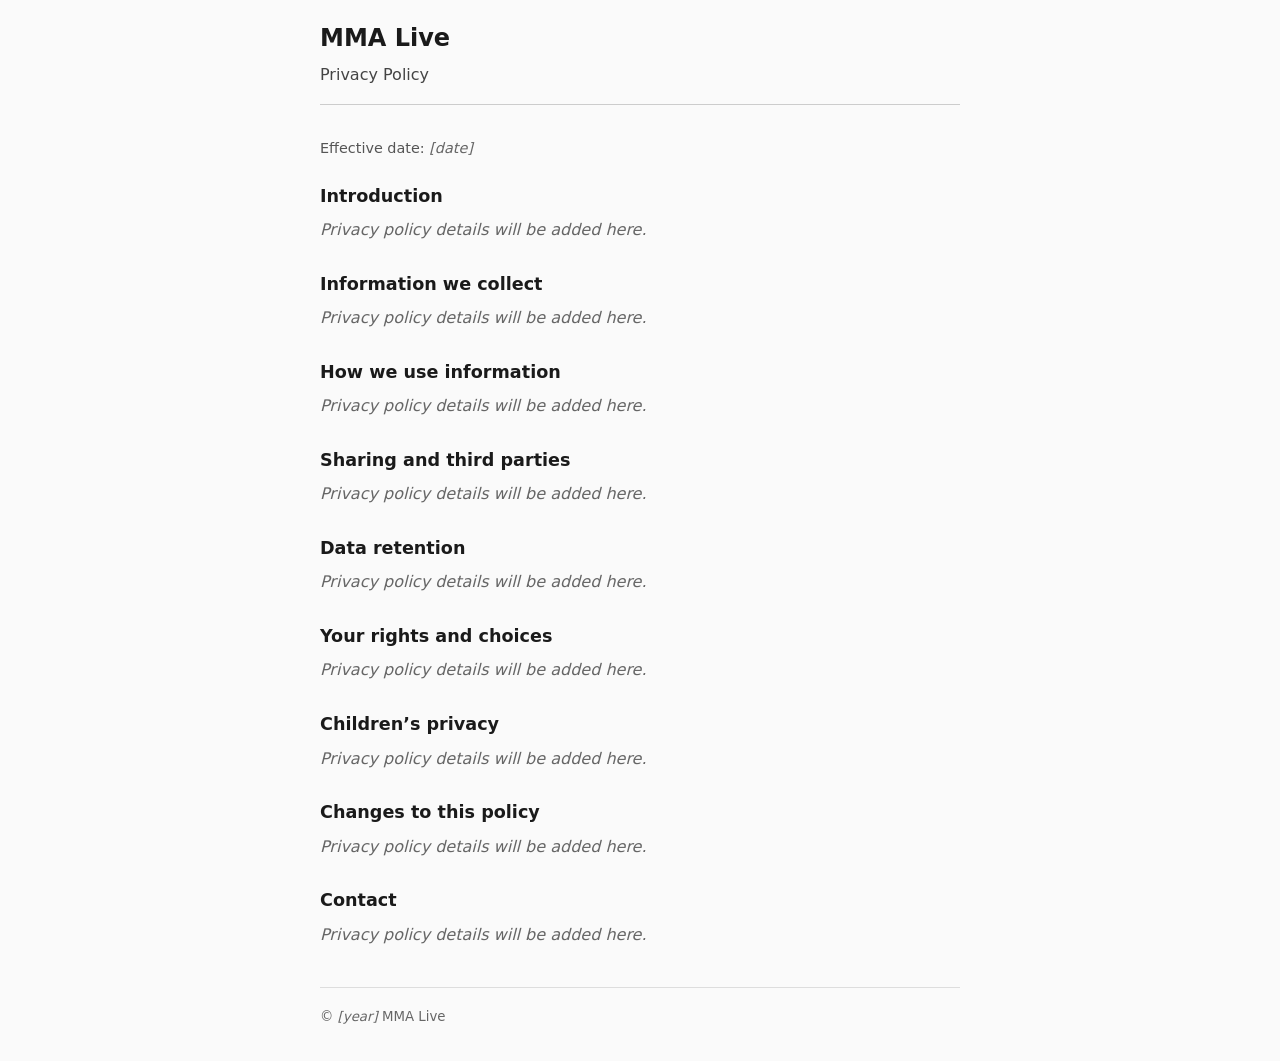
==== index.html @ 094056c1 "Add minimal static site skeleton for MMA Live privacy policy Co-authored-by: Cursor <cursoragent@cur" ====
<!DOCTYPE html>
<html lang="en">
<head>
  <meta charset="utf-8">
  <meta name="viewport" content="width=device-width, initial-scale=1">
  <title>Privacy Policy — MMA Live</title>
  <link rel="stylesheet" href="styles.css">
</head>
<body>
  <header class="site-header">
    <h1>MMA Live</h1>
    <p class="subtitle">Privacy Policy</p>
  </header>

  <main>
    <p class="meta">Effective date: <span class="placeholder">[date]</span></p>

    <section id="introduction" aria-labelledby="introduction-heading">
      <h2 id="introduction-heading">Introduction</h2>
      <p class="placeholder">Privacy policy details will be added here.</p>
    </section>

    <section id="information-we-collect" aria-labelledby="collect-heading">
      <h2 id="collect-heading">Information we collect</h2>
      <p class="placeholder">Privacy policy details will be added here.</p>
    </section>

    <section id="how-we-use-information" aria-labelledby="use-heading">
      <h2 id="use-heading">How we use information</h2>
      <p class="placeholder">Privacy policy details will be added here.</p>
    </section>

    <section id="sharing" aria-labelledby="sharing-heading">
      <h2 id="sharing-heading">Sharing and third parties</h2>
      <p class="placeholder">Privacy policy details will be added here.</p>
    </section>

    <section id="retention" aria-labelledby="retention-heading">
      <h2 id="retention-heading">Data retention</h2>
      <p class="placeholder">Privacy policy details will be added here.</p>
    </section>

    <section id="your-rights" aria-labelledby="rights-heading">
      <h2 id="rights-heading">Your rights and choices</h2>
      <p class="placeholder">Privacy policy details will be added here.</p>
    </section>

    <section id="children" aria-labelledby="children-heading">
      <h2 id="children-heading">Children’s privacy</h2>
      <p class="placeholder">Privacy policy details will be added here.</p>
    </section>

    <section id="changes" aria-labelledby="changes-heading">
      <h2 id="changes-heading">Changes to this policy</h2>
      <p class="placeholder">Privacy policy details will be added here.</p>
    </section>

    <section id="contact" aria-labelledby="contact-heading">
      <h2 id="contact-heading">Contact</h2>
      <p class="placeholder">Privacy policy details will be added here.</p>
    </section>
  </main>

  <footer class="site-footer">
    <p><small>© <span class="placeholder">[year]</span> MMA Live</small></p>
  </footer>
</body>
</html>
---- styles.css ----
*,
*::before,
*::after {
  box-sizing: border-box;
}

html {
  -webkit-text-size-adjust: 100%;
}

body {
  margin: 0;
  padding: 1.25rem clamp(1rem, 4vw, 2rem) 2rem;
  font-family: system-ui, sans-serif;
  font-size: 1rem;
  line-height: 1.55;
  color: #1a1a1a;
  background: #fafafa;
}

.site-header {
  max-width: 40rem;
  margin: 0 auto 2rem;
  padding-bottom: 1rem;
  border-bottom: 1px solid #ccc;
}

.site-header h1 {
  margin: 0;
  font-size: 1.5rem;
  font-weight: 700;
}

.subtitle {
  margin: 0.35rem 0 0;
  font-size: 1rem;
  color: #444;
}

main {
  max-width: 40rem;
  margin: 0 auto;
}

.meta {
  margin: 0 0 1.5rem;
  font-size: 0.9rem;
  color: #555;
}

section {
  margin-bottom: 1.75rem;
}

section h2 {
  margin: 0 0 0.5rem;
  font-size: 1.1rem;
  font-weight: 600;
}

section p {
  margin: 0;
}

.placeholder {
  color: #666;
  font-style: italic;
}

.site-footer {
  max-width: 40rem;
  margin: 2.5rem auto 0;
  padding-top: 1rem;
  border-top: 1px solid #ddd;
  color: #666;
}

.site-footer p {
  margin: 0;
}

@media (prefers-color-scheme: dark) {
  body {
    color: #e8e8e8;
    background: #121212;
  }

  .subtitle,
  .meta,
  .placeholder,
  .site-footer {
    color: #a8a8a8;
  }

  .site-header {
    border-bottom-color: #333;
  }

  .site-footer {
    border-top-color: #333;
  }
}
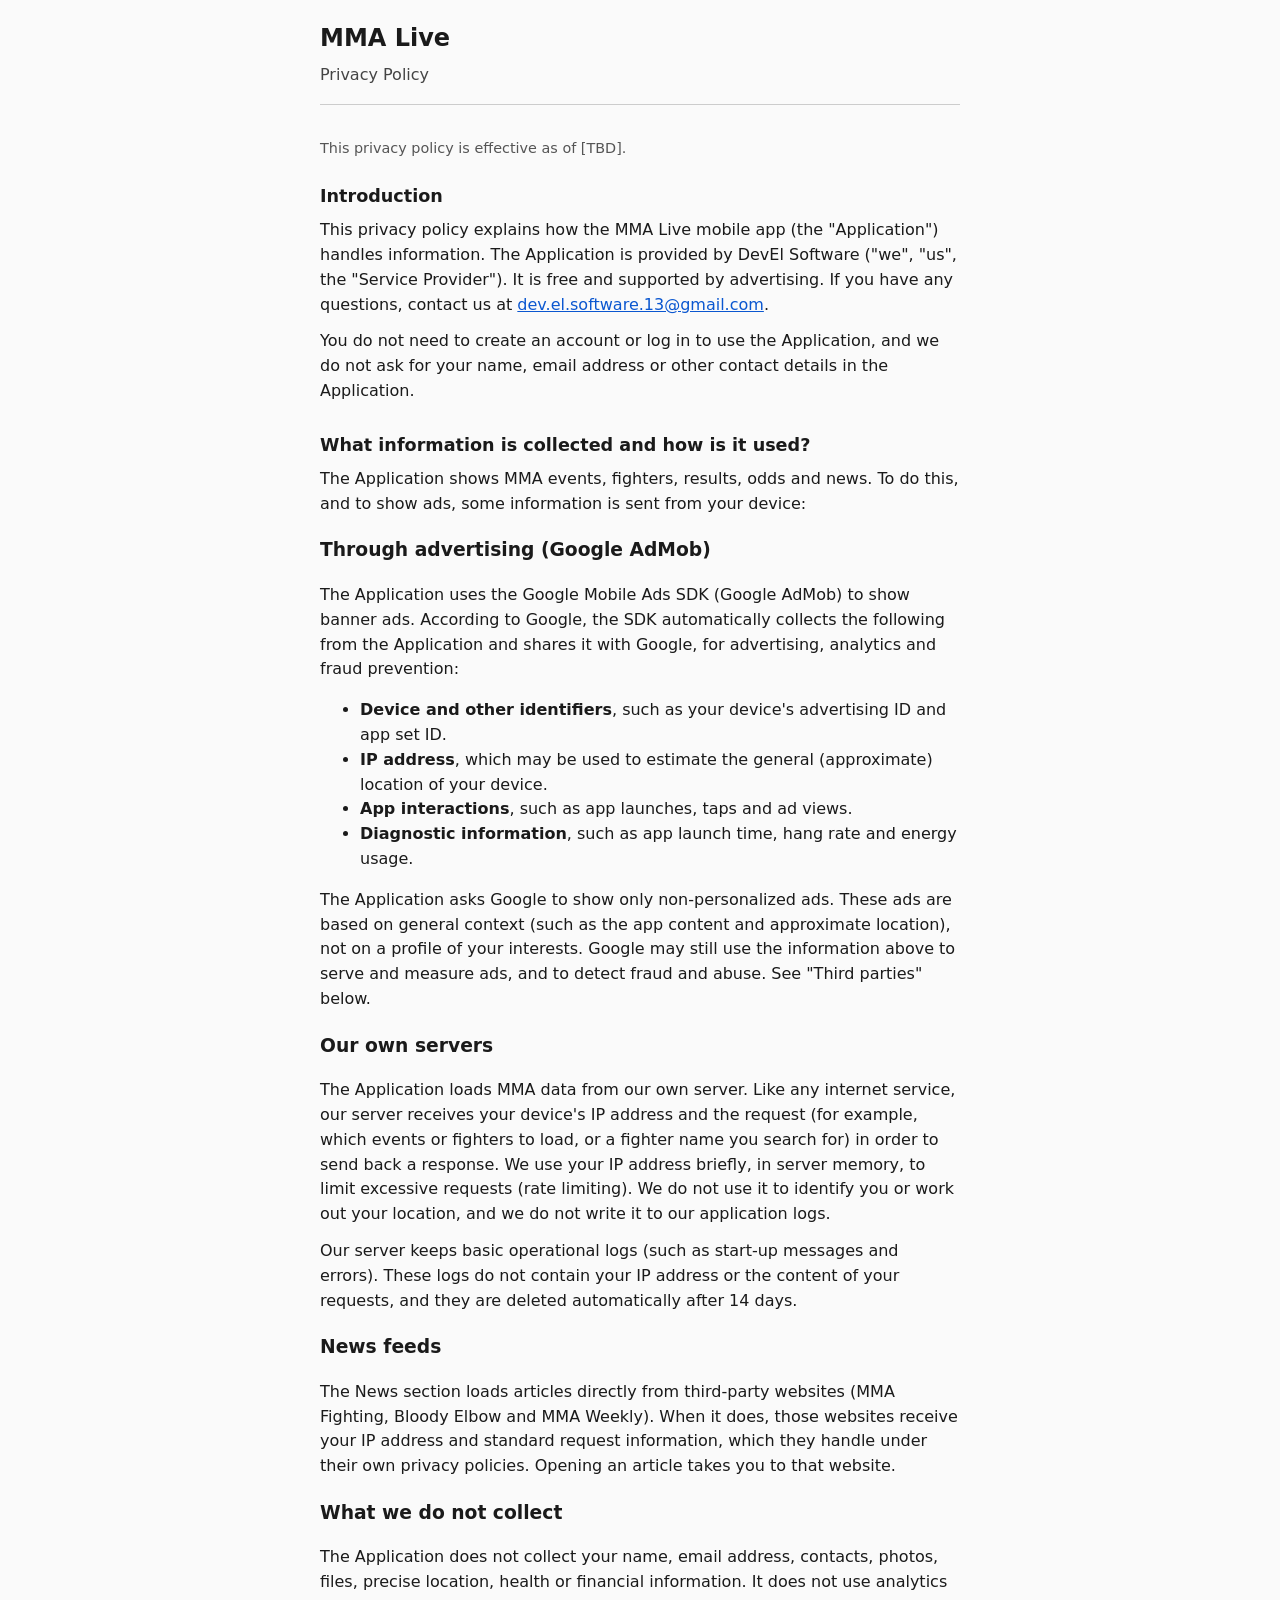
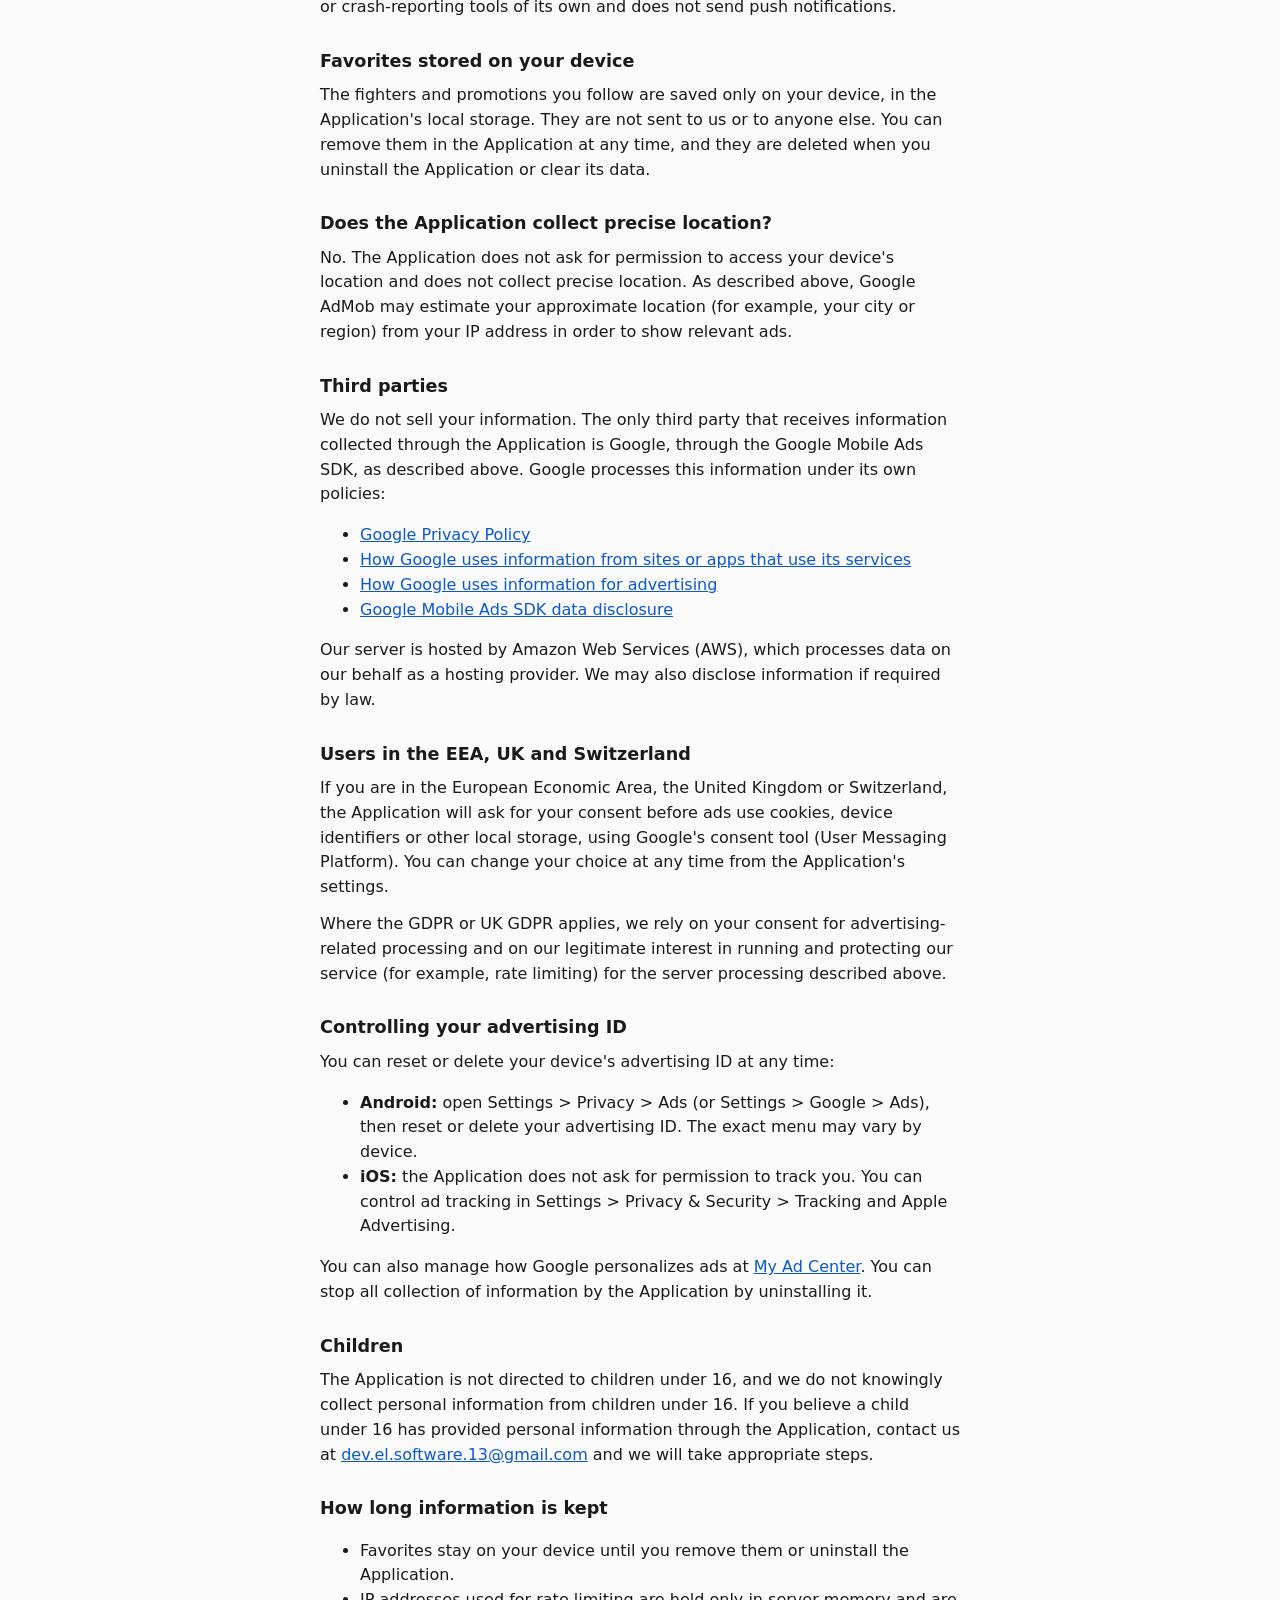
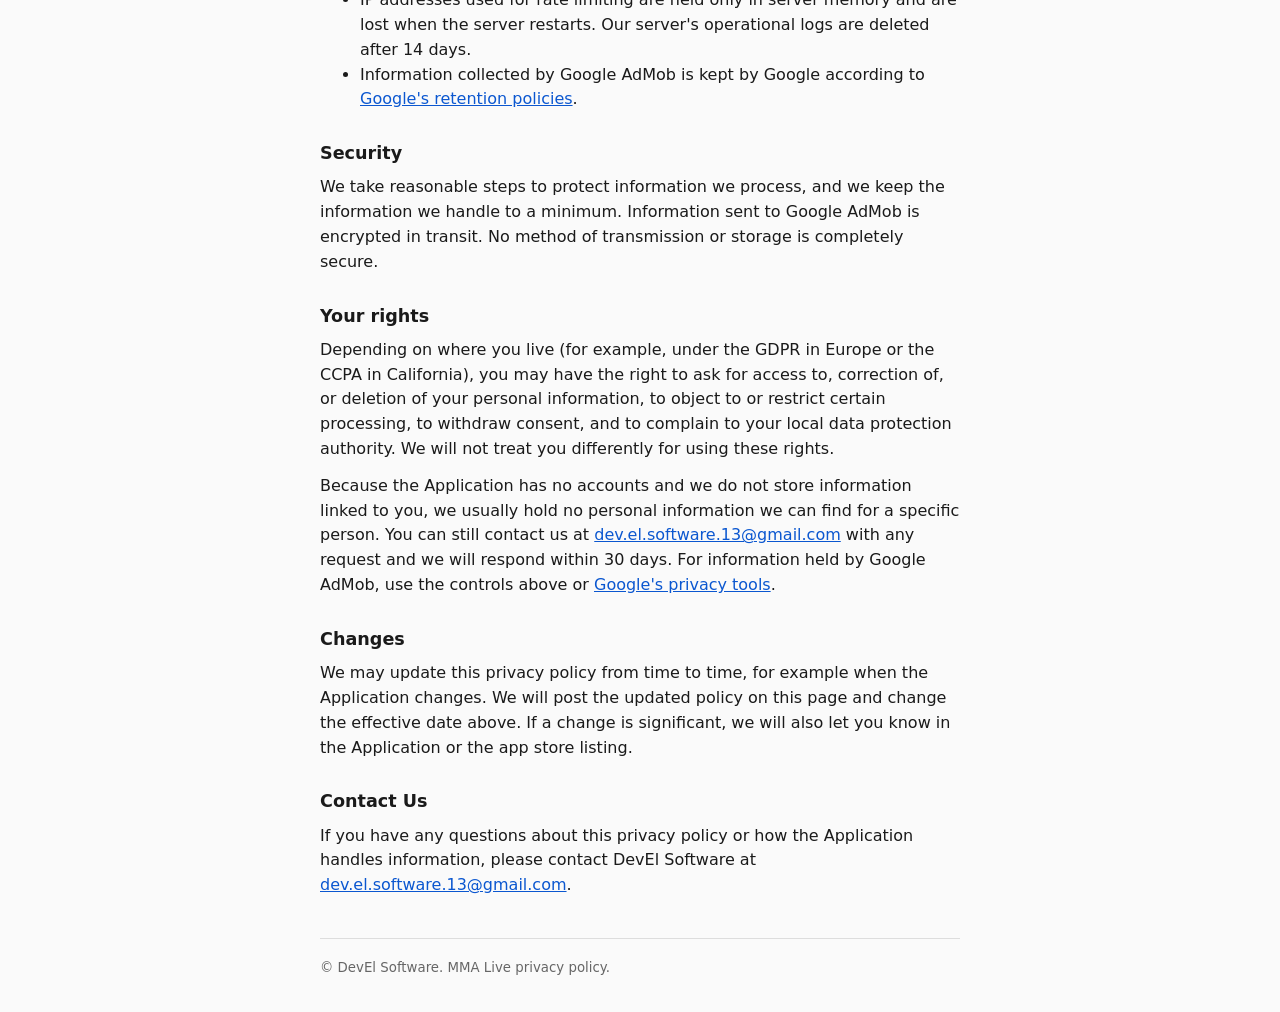
==== commit bd61d76c: "Update privacy policy: AdMob ads, data collected, EEA/UK consent Co-authored-by: el <elpython13@user" ====
--- a/index.html
+++ b/index.html
@@ -13,56 +13,114 @@
   </header>
 
   <main>
-    <p class="meta">Effective date: <span class="placeholder">[date]</span></p>
+    <p class="meta">This privacy policy is effective as of [TBD].</p>
 
     <section id="introduction" aria-labelledby="introduction-heading">
       <h2 id="introduction-heading">Introduction</h2>
-      <p class="placeholder">Privacy policy details will be added here.</p>
+      <p>This privacy policy explains how the MMA Live mobile app (the &quot;Application&quot;) handles information. The Application is provided by DevEl Software (&quot;we&quot;, &quot;us&quot;, the &quot;Service Provider&quot;). It is free and supported by advertising. If you have any questions, contact us at <a href="mailto:dev.el.software.13@gmail.com">dev.el.software.13@gmail.com</a>.</p>
+      <p>You do not need to create an account or log in to use the Application, and we do not ask for your name, email address or other contact details in the Application.</p>
     </section>
 
     <section id="information-we-collect" aria-labelledby="collect-heading">
-      <h2 id="collect-heading">Information we collect</h2>
-      <p class="placeholder">Privacy policy details will be added here.</p>
+      <h2 id="collect-heading">What information is collected and how is it used?</h2>
+      <p>The Application shows MMA events, fighters, results, odds and news. To do this, and to show ads, some information is sent from your device:</p>
+      <h3>Through advertising (Google AdMob)</h3>
+      <p>The Application uses the Google Mobile Ads SDK (Google AdMob) to show banner ads. According to Google, the SDK automatically collects the following from the Application and shares it with Google, for advertising, analytics and fraud prevention:</p>
+      <ul>
+        <li><strong>Device and other identifiers</strong>, such as your device&apos;s advertising ID and app set ID.</li>
+        <li><strong>IP address</strong>, which may be used to estimate the general (approximate) location of your device.</li>
+        <li><strong>App interactions</strong>, such as app launches, taps and ad views.</li>
+        <li><strong>Diagnostic information</strong>, such as app launch time, hang rate and energy usage.</li>
+      </ul>
+      <p>The Application asks Google to show only non-personalized ads. These ads are based on general context (such as the app content and approximate location), not on a profile of your interests. Google may still use the information above to serve and measure ads, and to detect fraud and abuse. See &quot;Third parties&quot; below.</p>
+
+      <h3>Our own servers</h3>
+      <p>The Application loads MMA data from our own server. Like any internet service, our server receives your device&apos;s IP address and the request (for example, which events or fighters to load, or a fighter name you search for) in order to send back a response. We use your IP address briefly, in server memory, to limit excessive requests (rate limiting). We do not use it to identify you or work out your location, and we do not write it to our application logs.</p>
+      <p>Our server keeps basic operational logs (such as start-up messages and errors). These logs do not contain your IP address or the content of your requests, and they are deleted automatically after 14 days.</p>
+
+      <h3>News feeds</h3>
+      <p>The News section loads articles directly from third-party websites (MMA Fighting, Bloody Elbow and MMA Weekly). When it does, those websites receive your IP address and standard request information, which they handle under their own privacy policies. Opening an article takes you to that website.</p>
+
+      <h3>What we do not collect</h3>
+      <p>The Application does not collect your name, email address, contacts, photos, files, precise location, health or financial information. It does not use analytics or crash-reporting tools of its own and does not send push notifications.</p>
     </section>
 
-    <section id="how-we-use-information" aria-labelledby="use-heading">
-      <h2 id="use-heading">How we use information</h2>
-      <p class="placeholder">Privacy policy details will be added here.</p>
+    <section id="favorites" aria-labelledby="favorites-heading">
+      <h2 id="favorites-heading">Favorites stored on your device</h2>
+      <p>The fighters and promotions you follow are saved only on your device, in the Application&apos;s local storage. They are not sent to us or to anyone else. You can remove them in the Application at any time, and they are deleted when you uninstall the Application or clear its data.</p>
+    </section>
+
+    <section id="location" aria-labelledby="location-heading">
+      <h2 id="location-heading">Does the Application collect precise location?</h2>
+      <p>No. The Application does not ask for permission to access your device&apos;s location and does not collect precise location. As described above, Google AdMob may estimate your approximate location (for example, your city or region) from your IP address in order to show relevant ads.</p>
     </section>
 
     <section id="sharing" aria-labelledby="sharing-heading">
-      <h2 id="sharing-heading">Sharing and third parties</h2>
-      <p class="placeholder">Privacy policy details will be added here.</p>
+      <h2 id="sharing-heading">Third parties</h2>
+      <p>We do not sell your information. The only third party that receives information collected through the Application is Google, through the Google Mobile Ads SDK, as described above. Google processes this information under its own policies:</p>
+      <ul>
+        <li><a href="https://policies.google.com/privacy" target="_blank" rel="noopener noreferrer">Google Privacy Policy</a></li>
+        <li><a href="https://policies.google.com/technologies/partner-sites" target="_blank" rel="noopener noreferrer">How Google uses information from sites or apps that use its services</a></li>
+        <li><a href="https://policies.google.com/technologies/ads" target="_blank" rel="noopener noreferrer">How Google uses information for advertising</a></li>
+        <li><a href="https://developers.google.com/admob/android/privacy/play-data-disclosure" target="_blank" rel="noopener noreferrer">Google Mobile Ads SDK data disclosure</a></li>
+      </ul>
+      <p>Our server is hosted by Amazon Web Services (AWS), which processes data on our behalf as a hosting provider. We may also disclose information if required by law.</p>
+    </section>
+
+    <section id="eea-uk-consent" aria-labelledby="eea-uk-consent-heading">
+      <h2 id="eea-uk-consent-heading">Users in the EEA, UK and Switzerland</h2>
+      <p>If you are in the European Economic Area, the United Kingdom or Switzerland, the Application will ask for your consent before ads use cookies, device identifiers or other local storage, using Google&apos;s consent tool (User Messaging Platform). You can change your choice at any time from the Application&apos;s settings.</p>
+      <p>Where the GDPR or UK GDPR applies, we rely on your consent for advertising-related processing and on our legitimate interest in running and protecting our service (for example, rate limiting) for the server processing described above.</p>
+    </section>
+
+    <section id="advertising-id" aria-labelledby="advertising-id-heading">
+      <h2 id="advertising-id-heading">Controlling your advertising ID</h2>
+      <p>You can reset or delete your device&apos;s advertising ID at any time:</p>
+      <ul>
+        <li><strong>Android:</strong> open Settings &gt; Privacy &gt; Ads (or Settings &gt; Google &gt; Ads), then reset or delete your advertising ID. The exact menu may vary by device.</li>
+        <li><strong>iOS:</strong> the Application does not ask for permission to track you. You can control ad tracking in Settings &gt; Privacy &amp; Security &gt; Tracking and Apple Advertising.</li>
+      </ul>
+      <p>You can also manage how Google personalizes ads at <a href="https://myadcenter.google.com/" target="_blank" rel="noopener noreferrer">My Ad Center</a>. You can stop all collection of information by the Application by uninstalling it.</p>
+    </section>
+
+    <section id="children" aria-labelledby="children-heading">
+      <h2 id="children-heading">Children</h2>
+      <p>The Application is not directed to children under 16, and we do not knowingly collect personal information from children under 16. If you believe a child under 16 has provided personal information through the Application, contact us at <a href="mailto:dev.el.software.13@gmail.com">dev.el.software.13@gmail.com</a> and we will take appropriate steps.</p>
     </section>
 
     <section id="retention" aria-labelledby="retention-heading">
-      <h2 id="retention-heading">Data retention</h2>
-      <p class="placeholder">Privacy policy details will be added here.</p>
+      <h2 id="retention-heading">How long information is kept</h2>
+      <ul>
+        <li>Favorites stay on your device until you remove them or uninstall the Application.</li>
+        <li>IP addresses used for rate limiting are held only in server memory and are lost when the server restarts. Our server&apos;s operational logs are deleted after 14 days.</li>
+        <li>Information collected by Google AdMob is kept by Google according to <a href="https://policies.google.com/technologies/retention" target="_blank" rel="noopener noreferrer">Google&apos;s retention policies</a>.</li>
+      </ul>
+    </section>
+
+    <section id="security" aria-labelledby="security-heading">
+      <h2 id="security-heading">Security</h2>
+      <p>We take reasonable steps to protect information we process, and we keep the information we handle to a minimum. Information sent to Google AdMob is encrypted in transit. No method of transmission or storage is completely secure.</p>
     </section>
 
     <section id="your-rights" aria-labelledby="rights-heading">
-      <h2 id="rights-heading">Your rights and choices</h2>
-      <p class="placeholder">Privacy policy details will be added here.</p>
-    </section>
-
-    <section id="children" aria-labelledby="children-heading">
-      <h2 id="children-heading">Children’s privacy</h2>
-      <p class="placeholder">Privacy policy details will be added here.</p>
+      <h2 id="rights-heading">Your rights</h2>
+      <p>Depending on where you live (for example, under the GDPR in Europe or the CCPA in California), you may have the right to ask for access to, correction of, or deletion of your personal information, to object to or restrict certain processing, to withdraw consent, and to complain to your local data protection authority. We will not treat you differently for using these rights.</p>
+      <p>Because the Application has no accounts and we do not store information linked to you, we usually hold no personal information we can find for a specific person. You can still contact us at <a href="mailto:dev.el.software.13@gmail.com">dev.el.software.13@gmail.com</a> with any request and we will respond within 30 days. For information held by Google AdMob, use the controls above or <a href="https://policies.google.com/privacy" target="_blank" rel="noopener noreferrer">Google&apos;s privacy tools</a>.</p>
     </section>
 
     <section id="changes" aria-labelledby="changes-heading">
-      <h2 id="changes-heading">Changes to this policy</h2>
-      <p class="placeholder">Privacy policy details will be added here.</p>
+      <h2 id="changes-heading">Changes</h2>
+      <p>We may update this privacy policy from time to time, for example when the Application changes. We will post the updated policy on this page and change the effective date above. If a change is significant, we will also let you know in the Application or the app store listing.</p>
     </section>
 
     <section id="contact" aria-labelledby="contact-heading">
-      <h2 id="contact-heading">Contact</h2>
-      <p class="placeholder">Privacy policy details will be added here.</p>
+      <h2 id="contact-heading">Contact Us</h2>
+      <p>If you have any questions about this privacy policy or how the Application handles information, please contact DevEl Software at <a href="mailto:dev.el.software.13@gmail.com">dev.el.software.13@gmail.com</a>.</p>
     </section>
   </main>
 
   <footer class="site-footer">
-    <p><small>© <span class="placeholder">[year]</span> MMA Live</small></p>
+    <p><small>&copy; DevEl Software. MMA Live privacy policy.</small></p>
   </footer>
 </body>
 </html>
--- a/styles.css
+++ b/styles.css
@@ -62,6 +62,18 @@
   margin: 0;
 }
 
+section p + p {
+  margin-top: 0.75rem;
+}
+
+main a {
+  color: #0b57d0;
+}
+
+main a:hover {
+  text-decoration: underline;
+}
+
 .placeholder {
   color: #666;
   font-style: italic;
@@ -99,4 +111,8 @@
   .site-footer {
     border-top-color: #333;
   }
+
+  main a {
+    color: #8ab4ff;
+  }
 }
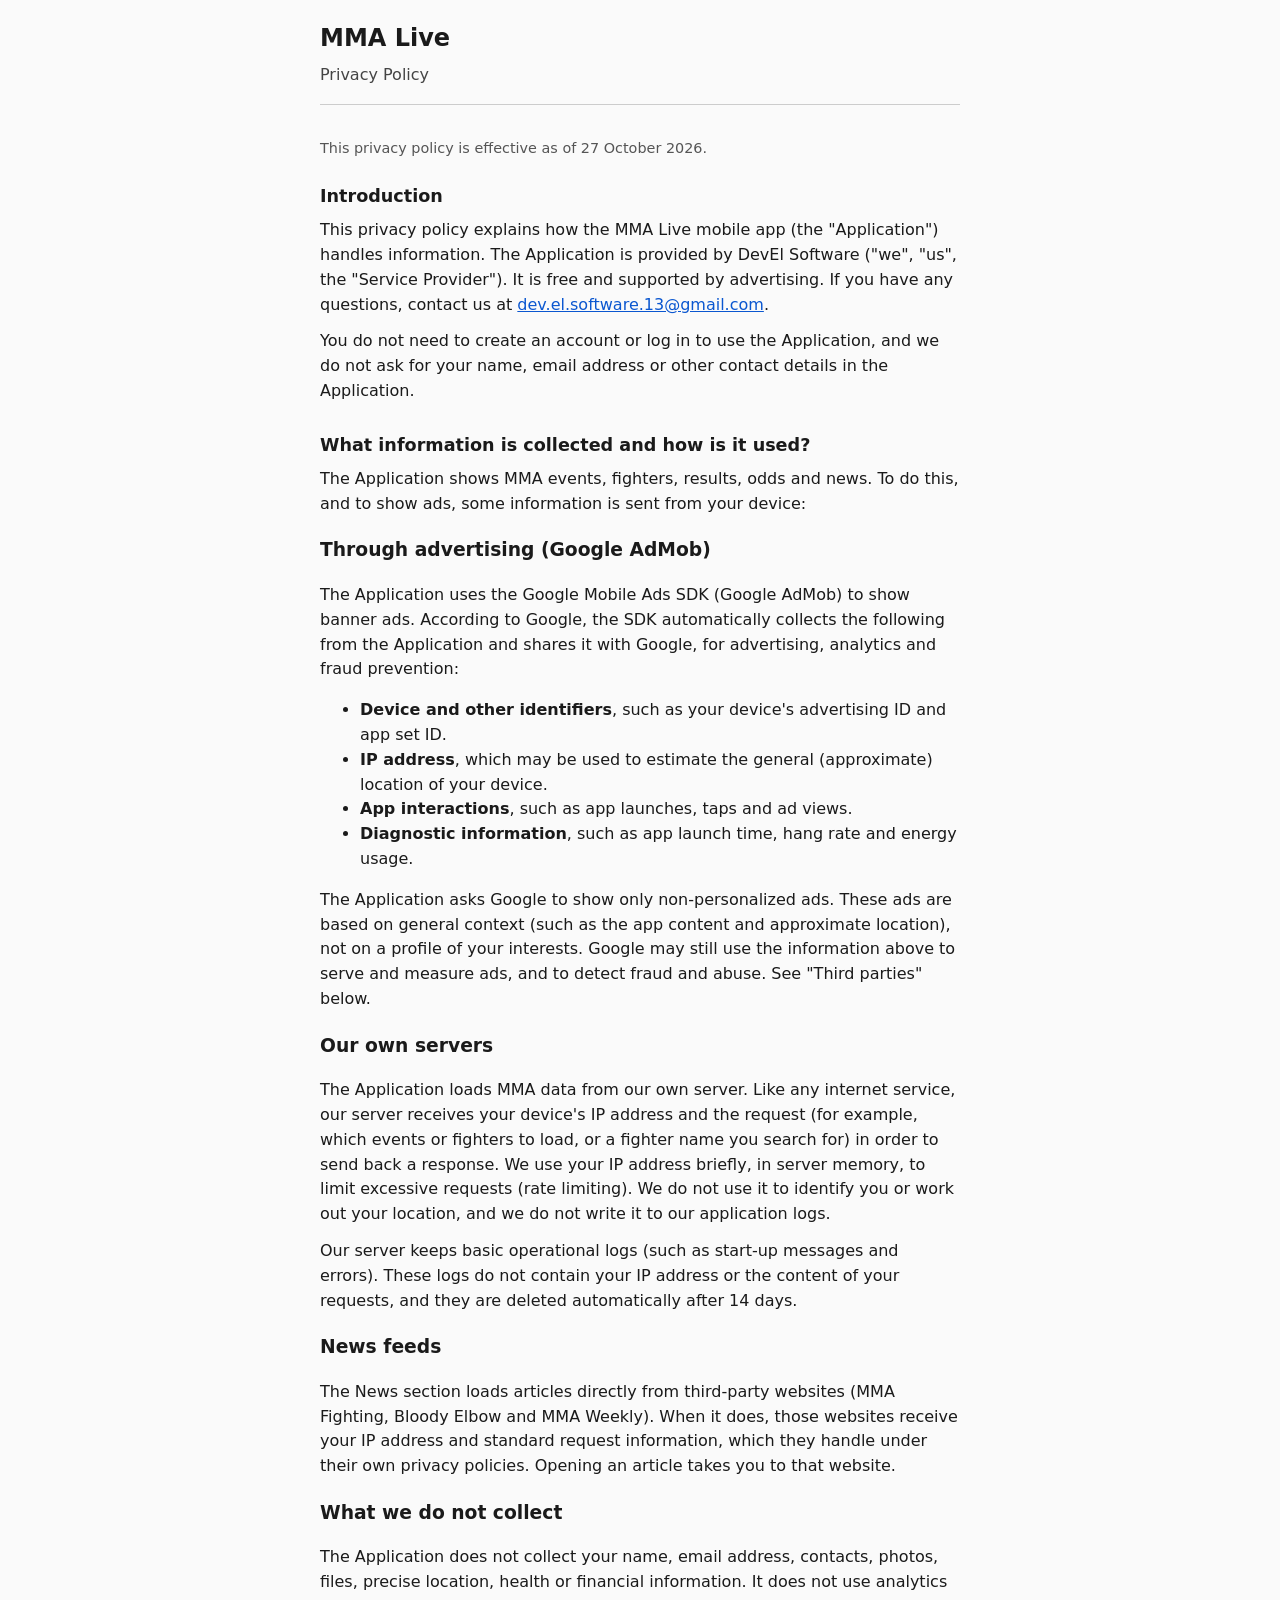
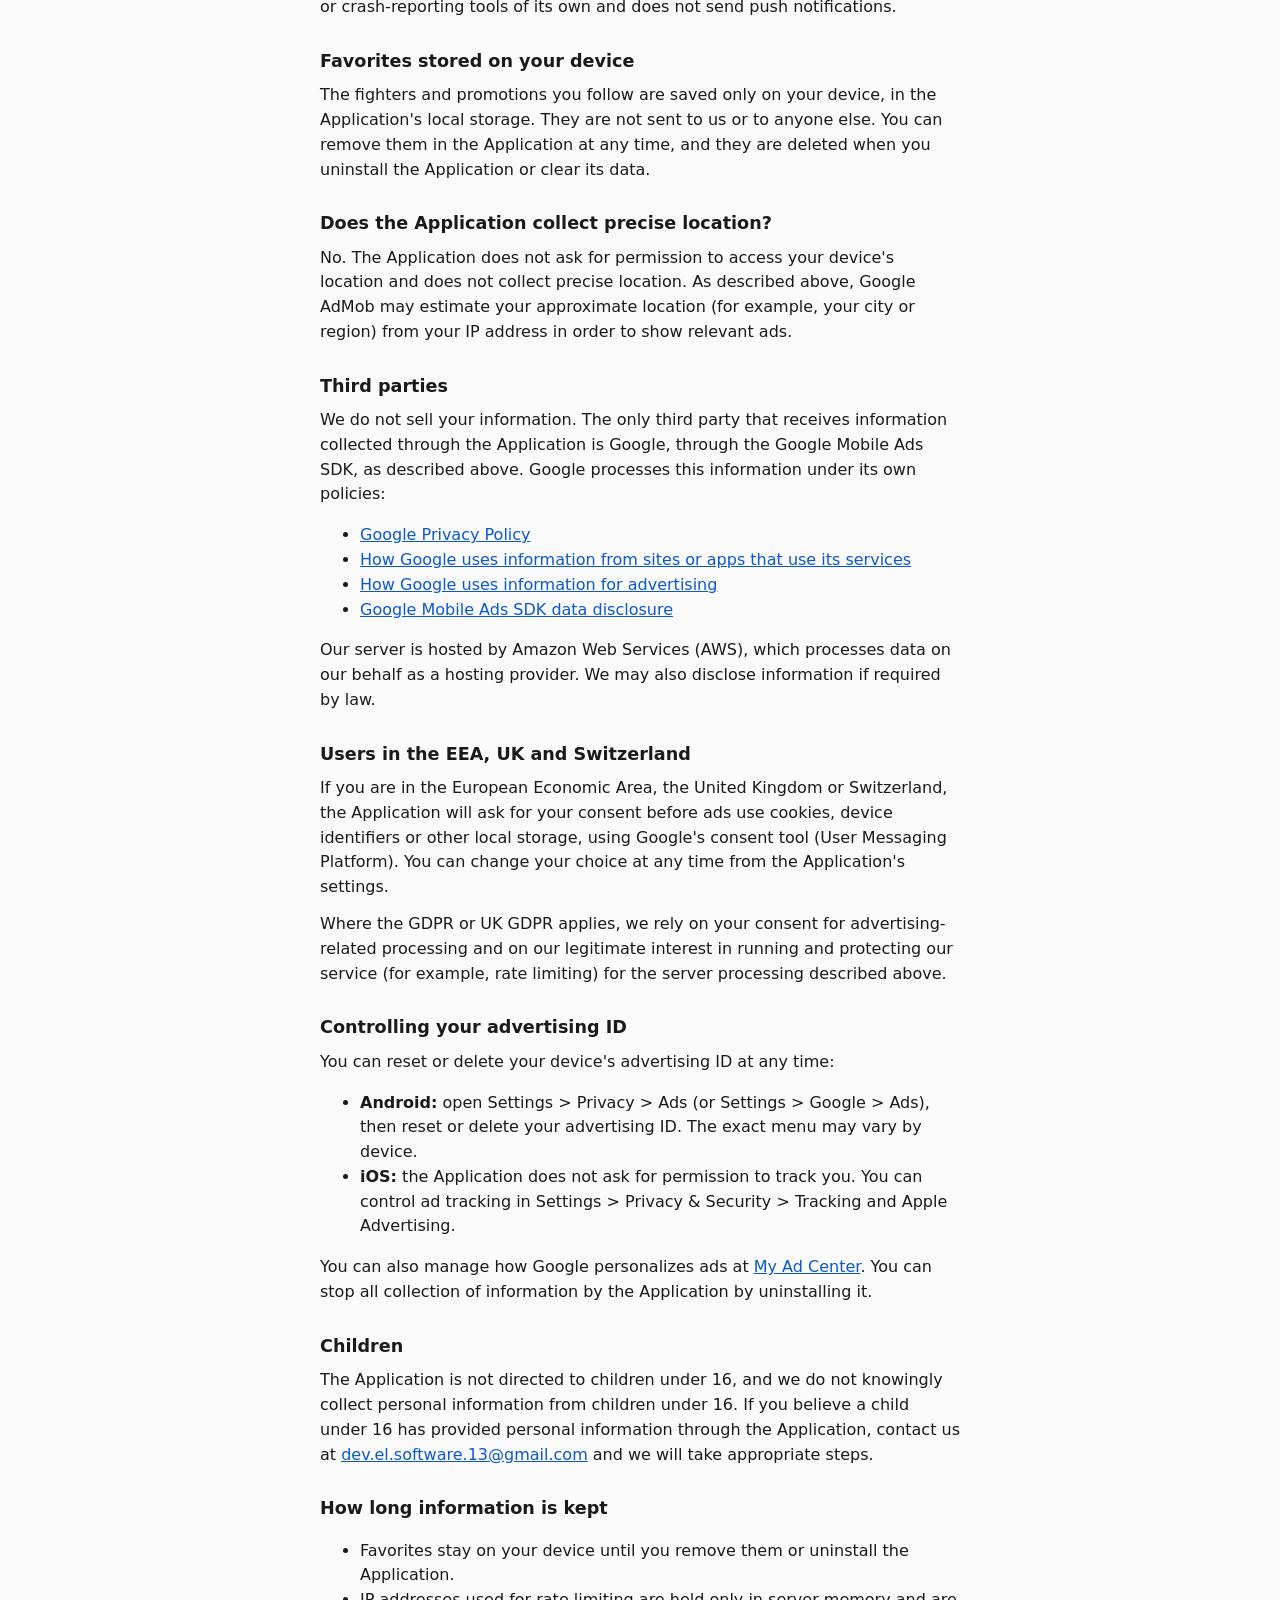
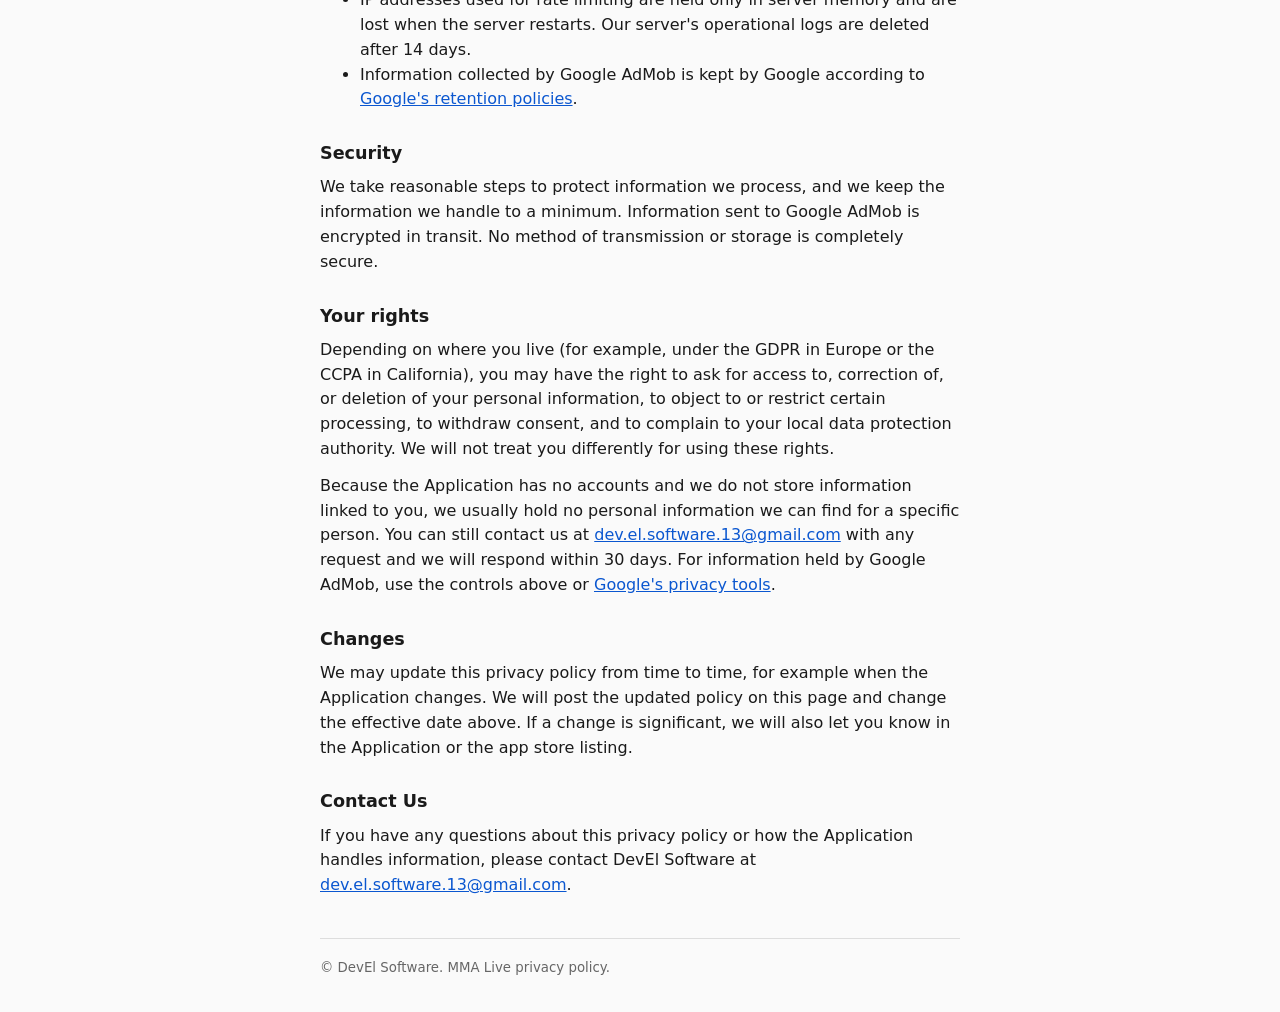
==== commit 52d8b3a2: "Set privacy policy effective date Co-authored-by: el <elpython13@users.noreply.github.com>" ====
--- a/index.html
+++ b/index.html
@@ -13,7 +13,7 @@
   </header>
 
   <main>
-    <p class="meta">This privacy policy is effective as of [TBD].</p>
+    <p class="meta">This privacy policy is effective as of 27 October 2026.</p>
 
     <section id="introduction" aria-labelledby="introduction-heading">
       <h2 id="introduction-heading">Introduction</h2>
